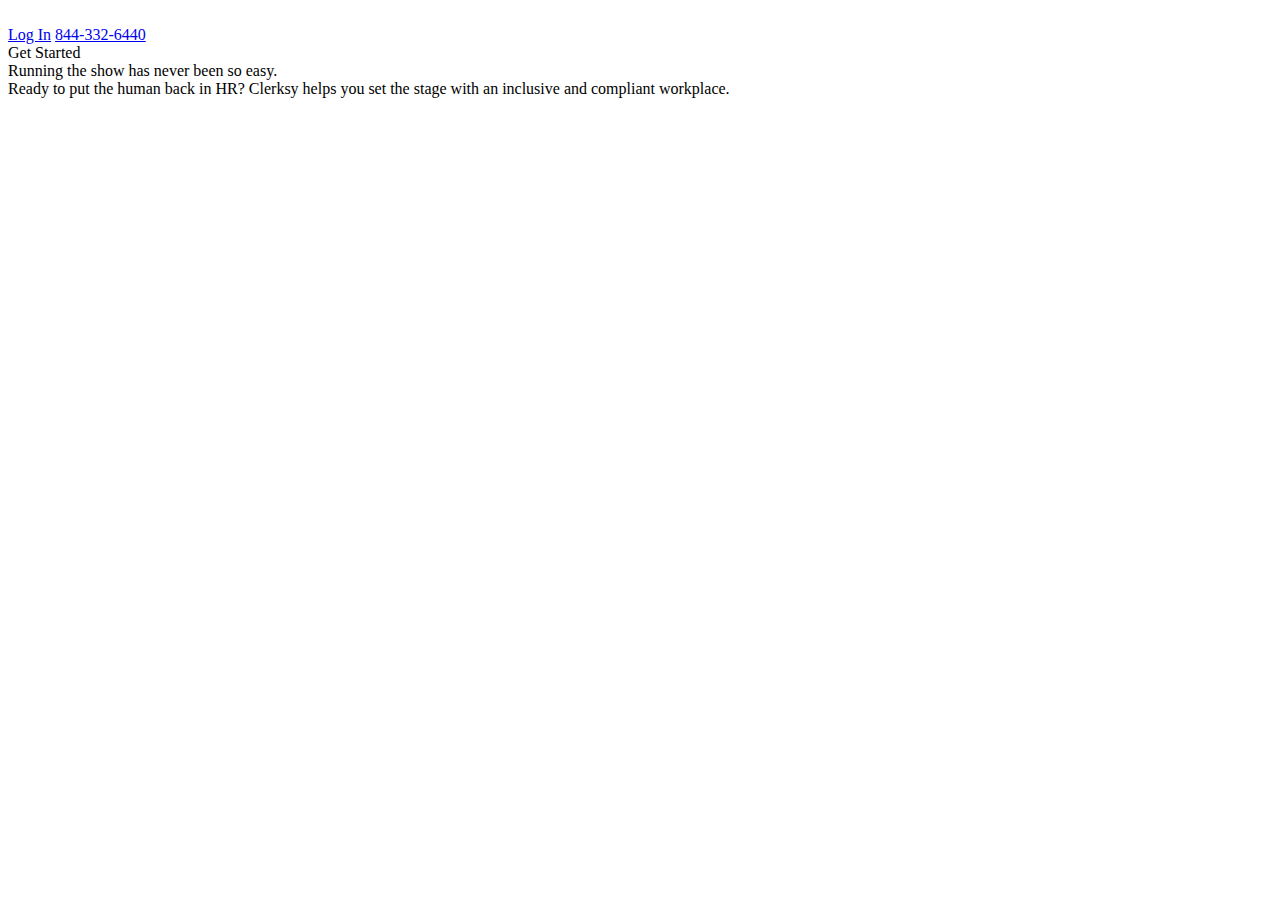
==== index.html @ 7f1c3a49 "Update and rename index2.html to index.html" ====
<!DOCTYPE html>
<html lang="ru">
<head>
    <meta charset="UTF-8">
    <meta name="viewport" content="width=device-width, initial-scale=1.0">
    <title>Clersky</title>
    <link rel="preconnect" href="https://fonts.googleapis.com">
    <link rel="preconnect" href="https://fonts.gstatic.com" crossorigin>
    <link href="https://fonts.googleapis.com/css2?family=Noto+Sans:ital,wght@0,100..900;1,100..900&display=swap" rel="stylesheet">
    <link rel="stylesheet" href="style.css">
</head>
<body>
    <header class="header">

        <div class="container">

            <div class="header_wrapper">

                <img src="./assects/img/logo.png" alt="" class="header_logo">
                
                <div class="header_buttons">
                    <a href="#" class="header_link">Log In</a>
                    <a href="#" class="header_link">844-332-6440</a>
                    <div class="btn">Get Started</div>
                </div>

            </div>

        </div>

    </header>
    <main>
        <section class="first-section">
            <div class="container">
                <div class="first-section_text-block">
                    <div class="section_title">Running the show has never been so easy.</div>
                    <div class="section_sub-block">Ready to put the human back in HR? Clerksy helps you set the stage with an inclusive and compliant workplace.  </div>
                </div>
            </div>
        </section>
    </main>
    <footer>

    </footer>
</body>
</html>
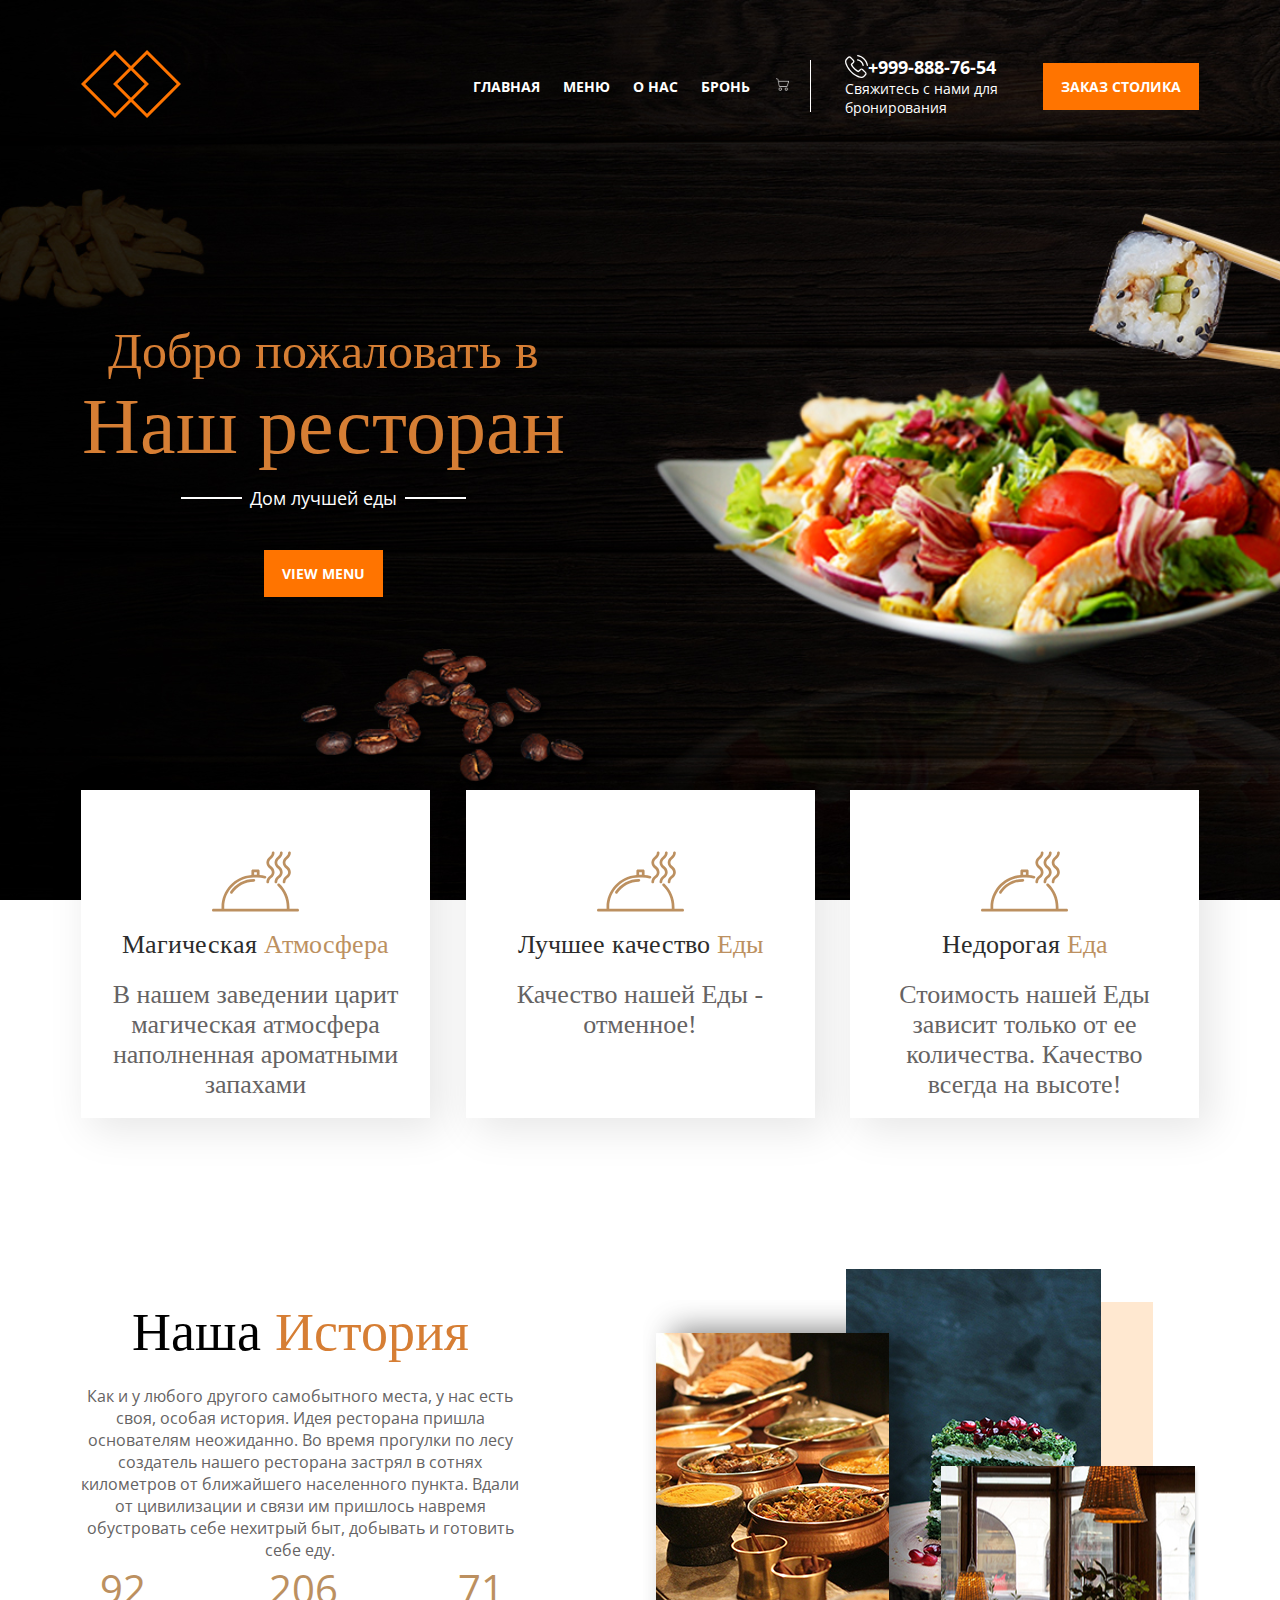
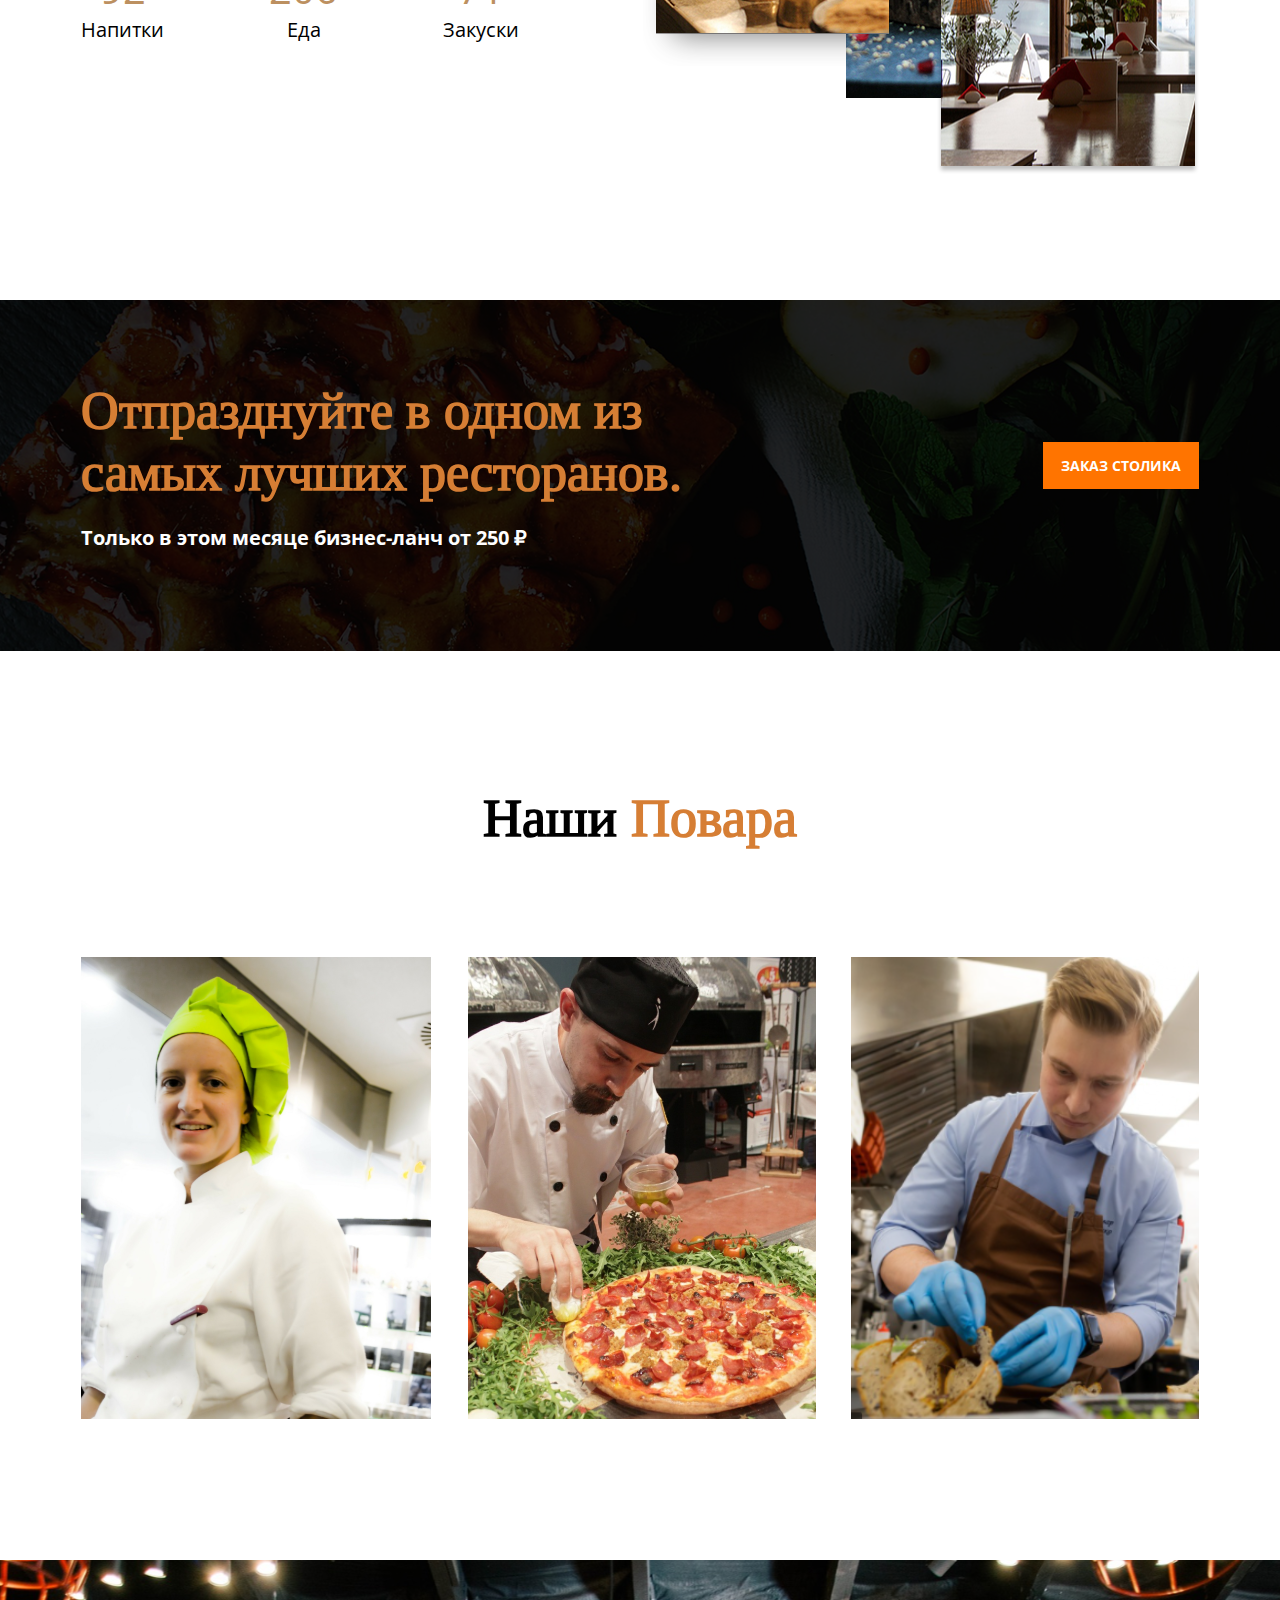
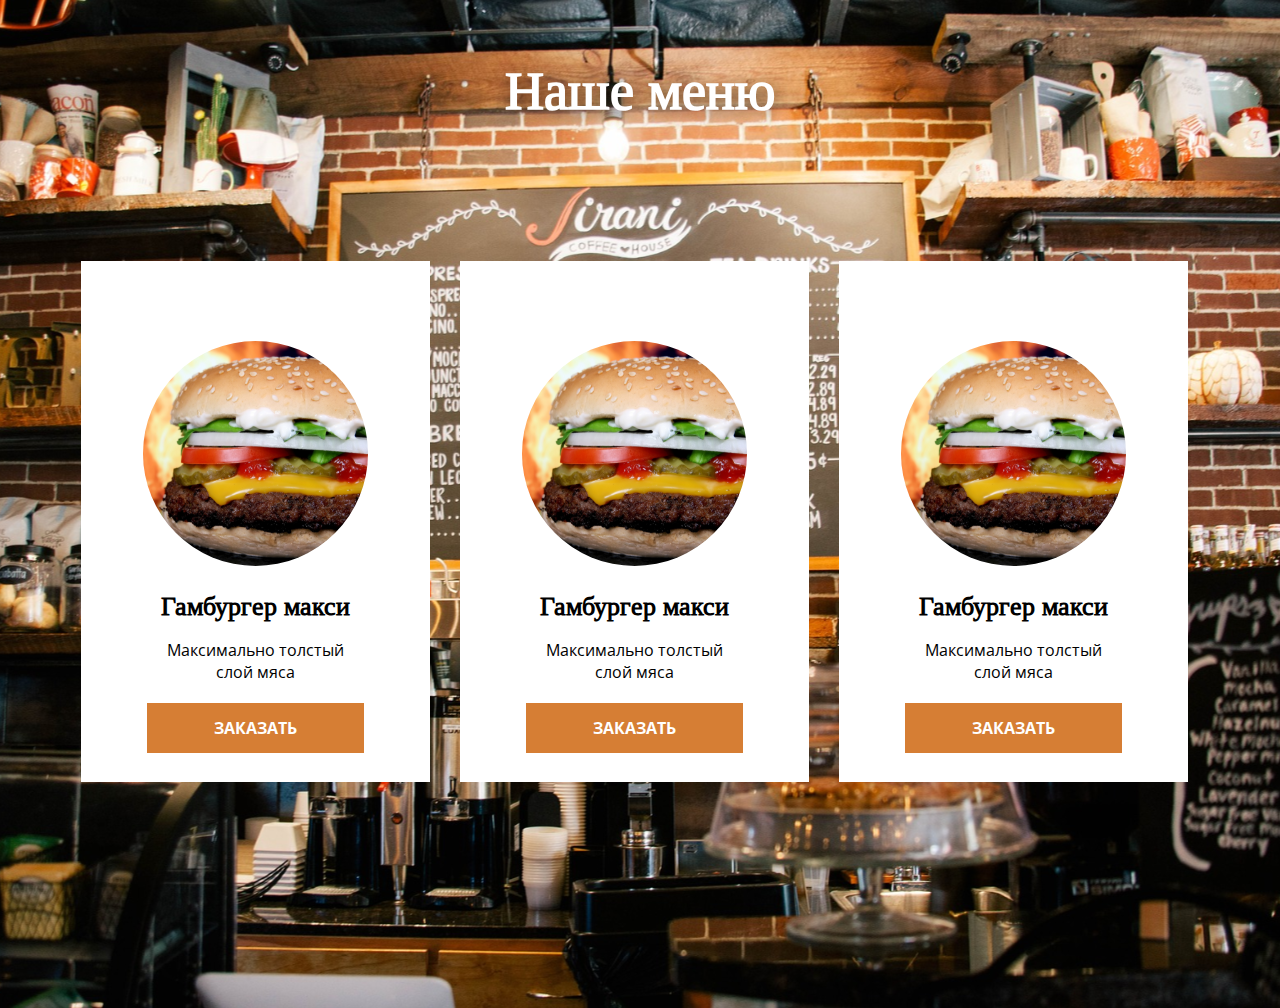
==== commit eb1d7240: "Add files via upload" ====
--- a/index.html
+++ b/index.html
@@ -1,46 +1,212 @@
 <!DOCTYPE html>
-<html lang="ru">
+<html lang="en">
 <head>
     <meta charset="UTF-8">
     <meta name="viewport" content="width=device-width, initial-scale=1.0">
-    <title>Clersky</title>
-    <link rel="preconnect" href="https://fonts.googleapis.com">
-    <link rel="preconnect" href="https://fonts.gstatic.com" crossorigin>
-    <link href="https://fonts.googleapis.com/css2?family=Noto+Sans:ital,wght@0,100..900;1,100..900&display=swap" rel="stylesheet">
-    <link rel="stylesheet" href="style.css">
+    <link rel="stylesheet" href="./assets/css/style.css">
+    <title>Наш ресторан</title>
 </head>
 <body>
-    <header class="header">
-
-        <div class="container">
-
-            <div class="header_wrapper">
-
-                <img src="./assects/img/logo.png" alt="" class="header_logo">
-                
-                <div class="header_buttons">
-                    <a href="#" class="header_link">Log In</a>
-                    <a href="#" class="header_link">844-332-6440</a>
-                    <div class="btn">Get Started</div>
-                </div>
-
-            </div>
-
-        </div>
-
-    </header>
-    <main>
-        <section class="first-section">
+
+    <section class="main">
+        <header class="header">
             <div class="container">
-                <div class="first-section_text-block">
-                    <div class="section_title">Running the show has never been so easy.</div>
-                    <div class="section_sub-block">Ready to put the human back in HR? Clerksy helps you set the stage with an inclusive and compliant workplace.  </div>
-                </div>
-            </div>
-        </section>
-    </main>
-    <footer>
-
-    </footer>
+                <div class="header__wrap">
+                    <div class="header__logo">
+                        <img src="./assets/img/logo_main.svg" alt="logo">
+                    </div>
+                    <div class="header__burger">
+                        <img src="./assets/img/burger.svg" alt="burger">
+                    </div>
+                    <div class="header__block">
+                        <nav class="header__nav">
+                            <ul class="header__menu">
+                                <li class="header__item">
+                                    <a href="#" class="header__link">ГЛАВНАЯ</a>
+                                </li>
+                                <li class="header__item">
+                                    <a href="#" class="header__link">МЕНЮ</a>
+                                </li>
+                                <li class="header__item">
+                                    <a href="#" class="header__link">О НАС</a>
+                                </li>
+                                <li class="header__item">
+                                    <a href="#" class="header__link">БРОНЬ</a>
+                                </li>
+                            </ul>
+                        </nav>
+                        <div class="header__box">
+                            <div class="header__cart">
+                                <img src="./assets/img/cart.svg" alt="cart">
+                            </div>
+                            <div class="header__phone-info">
+                                <a href="tel:89998887654" class="header__phone-link">+999-888-76-54</a>
+                                <p class="header__phone-text">Свяжитесь с нами для<br>бронирования</p>
+                            </div>
+                        </div>
+                        <a href="#" class="header__btn btn">ЗАКАЗ СТОЛИКА</a>
+                    </div>
+                </div>
+            </div>
+        </header>
+        <div class="container">
+            <div class="main__block">
+                <h2 class="main__subtitle">
+                    Добро пожаловать в
+                </h2>
+                <h1 class="main__title">
+                    Наш ресторан
+                </h1>
+                <p class="main__text">Дом лучшей еды</p>
+                <a href="#" class="main__btn btn">VIEW MENU</a>
+            </div>
+        </div>
+    </section>
+
+    <section class="history">
+        <div class="container">
+            <div class="history__card-wrap">
+                <div class="history__card">
+                    <img src="./assets/img/food.svg" alt="images" class="history__card-img">
+                <div class="history__card-title">Магическая <span>Атмосфера</span></div>
+                <div class="history__card-text">В нашем заведении царит магическая атмосфера наполненная ароматными запахами</div>
+                </div>
+                <div class="history__card">
+                    <img src="./assets/img/food.svg" alt="images" class="history__card-img">
+                <div class="history__card-title">Лучшее качество <span>Еды</span></div>
+                <div class="history__card-text">Качество нашей Еды - отменное!</div>
+                </div>
+                <div class="history__card">
+                    <img src="./assets/img/food.svg" alt="images" class="history__card-img">
+                <div class="history__card-title">Недорогая <span>Еда</span></div>
+                <div class="history__card-text">Стоимость нашей Еды зависит только от ее количества. Качество всегда на высоте!</div>
+                </div>
+            </div>
+            <div class="history__bottom-bock">
+                <div class="history__text-part">
+                    <div class="history__title">
+                        Наша <span>История</span>
+                    </div>
+                    <div class="history__text">
+                        Как и у любого другого самобытного места, у нас есть<br>своя, особая история. Идея ресторана пришла<br>основателям неожиданно. Во время прогулки по лесу<br>создатель нашего ресторана застрял в сотнях<br>километров от ближайшего населенного пункта. Вдали<br>от цивилизации и связи им пришлось навремя<br>обустровать себе нехитрый быт, добывать и готовить<br>себе еду.
+                    </div>
+                    <div class="history__food-counts">
+                        <div class="history__food-count">
+                            <span>92</span>
+                            <p class="history__food-cont-text">Напитки</p>
+                        </div>
+                        <div class="history__food-count">
+                            <span>206</span>
+                            Еда
+                        </div>
+                        <div class="history__food-count"> 
+                            <span>71</span>
+                            Закуски
+                        </div>
+                    </div>
+                </div>
+                <div class="history__img-part">
+                    <img src="./assets/img/images_2.svg" alt="images">
+                </div>
+            </div>
+        </div>
+    </section>
+
+    <section class="order">
+        <div class="container">
+            <div class="order__container">
+                <div class="order__text-block">
+                    <h2 class="order__title">
+                        Отпразднуйте в одном из<br>
+                        самых лучших ресторанов.
+                    </h2>
+                    <p class="order__text">
+                            Только в этом месяце бизнес-ланч от 250 ₽
+                    </p>
+                </div>
+                <a href="#" class="order__btn btn">ЗАКАЗ СТОЛИКА</a>
+            </div>
+        </div>
+    </section>
+
+    <section class="chefs">
+        <div class="container">
+            <h2 class="chefs__title">
+                Наши <span>Повара</span>
+            </h2>
+            <div>
+                <ul class="chefs__img-wrap">
+                    <li class="chefs__img">
+                        <img src="./assets/img/chef1_1.svg" alt="chef1">
+                    </li>
+                    <li class="chefs__img">
+                        <img src="./assets/img/chef2_1.svg" alt="chef2">
+                    </li>
+                    <li class="chefs__img">
+                        <img src="./assets/img/chef3_1.svg" alt="chef3">
+                    </li>
+                </ul>
+            </div>
+        </div>
+    </section>
+
+    <section class="menu">
+        <div class="container">
+            <h2 class="menu__title">
+                Наше меню
+            </h2>
+            <div class="menu__card-wrap">
+                <ul class="menu__card-wrap-ul">
+                    <li>
+                    <div class="menu__card">
+                        <div class="menu__burger">
+                            <img src="./assets/img/mic-mac.svg" alt="burger">
+                        </div>
+                        <h3 class="menu__name">
+                            Гамбургер макси
+                        </h3>
+                        <p class="menu__discription">
+                            Максимально толстый<br>слой мяса
+                        </p>
+                        <p class="menu__btn">ЗАКАЗАТЬ</p>
+                    </div>
+                    </li><li>
+                    <div class="menu__card">
+                        <div class="menu__burger">
+                            <img src="./assets/img/mic-mac.svg" alt="burger">
+                        </div>
+                        <h3 class="menu__name">
+                            Гамбургер макси
+                        </h3>
+                        <p class="menu__discription">
+                            Максимально толстый<br>слой мяса
+                        </p>
+                        <p class="menu__btn">ЗАКАЗАТЬ</p>
+                    </div>
+                    </li><li>
+                    <div class="menu__card">
+                        <div class="menu__burger">
+                            <img src="./assets/img/mic-mac.svg" alt="burger">
+                        </div>
+                        <h3 class="menu__name">
+                            Гамбургер макси
+                        </h3>
+                        <p class="menu__discription">
+                            Максимально толстый<br>слой мяса
+                        </p>
+                        <p class="menu__btn">ЗАКАЗАТЬ</p>
+                    </div>
+                    </li>
+                </ul>
+            </div>
+        </div>
+    </section>
+
+    <section class="review">
+        <div class="container">
+            
+        </div>
+    </section>
+
 </body>
-</html>
+</html>--- a/assets/css/style.css
+++ b/assets/css/style.css
@@ -0,0 +1,449 @@
+@font-face {
+  font-family: OpenSans;
+  src: url(../fonts/OpenSans-Bold.ttf);
+  font-weight: 700;
+}
+@font-face {
+  font-family: OpenSans;
+  src: url(../fonts/OpenSans-Regular.ttf);
+  font-weight: 400;
+}
+@font-face {
+  font-family: OpenSans;
+  src: url(../fonts/OpenSans-Italic.ttf);
+  font-style: italic;
+}
+@font-face {
+  font-family: Tinos;
+  src: url(../fonts/Tinos-Regular.ttf);
+  font-weight: 400;
+}
+* {
+  margin: 0;
+  padding: 0;
+  box-sizing: border-box;
+}
+
+a {
+  text-decoration: none;
+}
+
+li {
+  list-style: none;
+}
+
+.container {
+  max-width: 1118px;
+  margin: 0 auto;
+}
+@media (max-width: 1140px) {
+  .container {
+    max-width: unset;
+    padding: 0 10px;
+  }
+}
+@media (max-width: 500px) {
+  .container {
+    max-width: unset;
+    padding: 0 14px;
+  }
+}
+
+.btn {
+  background-color: #FF7400;
+  color: #fff;
+  font-family: OpenSans;
+  font-size: 14px;
+  font-weight: 700;
+  padding: 14px 18px;
+}
+
+.main {
+  background: url(../img/bg_main.svg) no-repeat center center/cover;
+  height: 100vh;
+}
+@media (max-width: 863px) {
+  .main {
+    background: url(../img/bg_main.svg) no-repeat;
+  }
+}
+@media (max-width: 500px) {
+  .main {
+    height: unset;
+    padding-bottom: 305px;
+  }
+}
+.main__block {
+  max-width: 485px;
+  margin-top: 150px;
+  display: flex;
+  flex-direction: column;
+  align-items: center;
+}
+@media (max-width: 863px) {
+  .main__block {
+    margin-top: 50px;
+  }
+}
+@media (max-width: 500px) {
+  .main__block {
+    margin-top: 250px;
+  }
+}
+.main__subtitle {
+  font-family: Tinos;
+  font-weight: 400;
+  color: #D67E34;
+  font-size: 50px;
+}
+@media (max-width: 863px) {
+  .main__subtitle {
+    font-size: 30px;
+  }
+}
+.main__title {
+  font-family: Tinos;
+  font-weight: 400;
+  color: #D67E34;
+  font-size: 80px;
+  margin-bottom: 12px;
+}
+@media (max-width: 863px) {
+  .main__title {
+    font-size: 60px;
+  }
+}
+@media (max-width: 500px) {
+  .main__title {
+    font-size: 40px;
+  }
+}
+.main__text {
+  font-family: OpenSans;
+  font-weight: 400;
+  color: #fff;
+  font-size: 18px;
+  margin-bottom: 40px;
+  display: flex;
+  align-items: center;
+  gap: 8px;
+}
+.main__text::before, .main__text::after {
+  content: "";
+  display: block;
+  width: 61px;
+  height: 2px;
+  background-color: #fff;
+}
+@media (max-width: 500px) {
+  .main__text::before, .main__text::after {
+    display: none;
+  }
+}
+
+.header {
+  padding: 50px 0;
+}
+.header__wrap {
+  display: flex;
+  justify-content: space-between;
+  align-items: center;
+}
+.header__logo {
+  width: 100px;
+}
+.header__logo img {
+  width: 100%;
+}
+@media (max-width: 863px) {
+  .header__logo {
+    width: 75px;
+  }
+}
+@media (max-width: 749px) {
+  .header__logo {
+    width: 55px;
+  }
+}
+@media (max-width: 500px) {
+  .header__logo {
+    width: 45px;
+  }
+}
+.header__burger {
+  display: none;
+}
+@media (max-width: 749px) {
+  .header__burger {
+    display: block;
+  }
+}
+.header__block {
+  display: flex;
+  align-items: center;
+}
+@media (max-width: 749px) {
+  .header__block {
+    display: none;
+  }
+}
+.header__menu {
+  display: flex;
+  gap: 23px;
+  margin-right: 26px;
+}
+@media (max-width: 863px) {
+  .header__menu {
+    margin-right: 25px;
+  }
+}
+.header__link {
+  font-family: OpenSans;
+  font-weight: 700;
+  font-size: 14px;
+  color: #FFF;
+}
+.header__link:hover {
+  color: #FF7400;
+}
+@media (max-width: 863px) {
+  .header__link {
+    font-size: 12px;
+    font-weight: 400;
+  }
+}
+.header__box {
+  display: flex;
+  align-items: center;
+  margin-right: 45px;
+}
+@media (max-width: 863px) {
+  .header__box {
+    margin-right: 25px;
+  }
+}
+.header__cart {
+  border-right: 1px solid #fff;
+  padding: 17px 21px 17px 0;
+  margin-right: 34px;
+}
+@media (max-width: 863px) {
+  .header__cart {
+    margin-right: 20px;
+  }
+}
+.header__phone-link {
+  font-family: OpenSans;
+  font-weight: 700;
+  font-size: 18px;
+  color: #fff;
+  display: flex;
+}
+.header__phone-link::before {
+  content: "";
+  background: url(../img/phone.svg);
+  display: block;
+  width: 23px;
+  height: 23px;
+}
+@media (max-width: 863px) {
+  .header__phone-link {
+    font-size: 14px;
+    font-weight: 400;
+  }
+}
+.header__phone-text {
+  font-family: OpenSans;
+  font-weight: 400;
+  font-size: 14px;
+  color: #fff;
+  max-width: 155px;
+}
+@media (max-width: 863px) {
+  .header__btn {
+    text-align: center;
+  }
+}
+
+.history__bottom-bock {
+  display: flex;
+  align-items: center;
+  justify-content: space-between;
+  margin-bottom: 122px;
+}
+.history__text-part {
+  height: 444px;
+}
+.history__title {
+  font-size: 54px;
+  text-align: center;
+  margin-bottom: 21px;
+  font-family: Tinos;
+}
+.history__title span {
+  color: #D67E34;
+}
+.history__text {
+  color: #656363;
+  font-size: 16px;
+  text-align: center;
+  font-family: OpenSans;
+  font-weight: 400;
+}
+.history__food-counts {
+  display: flex;
+  font-family: OpenSans;
+  font-weight: 400;
+  justify-content: space-between;
+}
+.history__food-count {
+  display: flex;
+  flex-direction: column;
+  text-align: center;
+  font-size: 20px;
+  color: #000000;
+}
+.history__food-count span {
+  color: #BC9060;
+  font-size: 40px;
+}
+.history__card {
+  width: 349px;
+  height: 328px;
+  box-shadow: 10px 10px 40px 1px rgba(0, 0, 0, 0.1);
+  padding: 48px 25px 20px 25px;
+  display: flex;
+  flex-direction: column;
+  align-items: center;
+  font-size: 26px;
+  text-align: center;
+  background-color: #FFF;
+}
+.history__card-wrap {
+  display: flex;
+  justify-content: space-between;
+  gap: 10px;
+  margin-top: -110px;
+  margin-bottom: 150px;
+}
+@media (max-width: 749) {
+  .history__card-wrap {
+    display: unset;
+    gap: unset;
+    justify-content: unset;
+  }
+}
+.history__card-title {
+  color: #2C2C2C;
+  margin-top: 5px;
+  margin-bottom: 20px;
+  font-family: Tinos;
+}
+.history__card-title span {
+  color: #BC9060;
+}
+.history__card-text {
+  color: #656363;
+}
+.history__card__text-part {
+  text-align: center;
+}
+
+.order {
+  padding: 80px 0 100px 0;
+  background: url("../img/bg_order.svg") no-repeat center center/cover;
+  align-items: center;
+}
+.order__container {
+  align-items: center;
+  display: flex;
+  justify-content: space-between;
+}
+.order__title {
+  font-family: Tinos;
+  color: #D67E34;
+  font-size: 52px;
+  margin-bottom: 20px;
+}
+.order__text {
+  color: #ffffff;
+  font-size: 20px;
+  font-family: OpenSans;
+  font-weight: 700;
+}
+
+.chefs {
+  padding: 136px 0 137px 0;
+}
+.chefs__title {
+  text-align: center;
+  font-family: Tinos;
+  font-size: 54px;
+  color: #000000;
+  margin-bottom: 107px;
+}
+.chefs__title span {
+  color: #D67E34;
+}
+.chefs__img-wrap {
+  display: flex;
+  justify-content: space-between;
+}
+
+.menu {
+  background: url("../img/bg_menu.svg") no-repeat center center/cover;
+  padding: 100px 0 226px 0;
+}
+.menu__title {
+  font-family: Tinos;
+  font-size: 54px;
+  color: #fff;
+  text-shadow: 2px 2px 15px rgba(0, 0, 0, 0.5058823529);
+  text-align: center;
+  margin-bottom: 138px;
+}
+.menu__card-wrap {
+  display: flex;
+}
+.menu__card-wrap-ul {
+  display: flex;
+  gap: 30px;
+  justify-content: space-between;
+}
+.menu__card {
+  max-width: 350px;
+  background-color: #fff;
+  padding: 80px 62px 29px 62px;
+  display: flex;
+  flex-direction: column;
+  justify-content: center;
+  text-align: center;
+  align-items: center;
+}
+.menu__recommended {
+  padding: 7px 12px 9px 12px;
+  background-color: #D67E34;
+}
+.menu__burger {
+  margin-bottom: 22px;
+}
+.menu__name {
+  font-size: 26px;
+  color: #000000;
+  font-family: Tinos;
+  margin-bottom: 17px;
+}
+.menu__discription {
+  font-size: 16px;
+  font-family: OpenSans;
+  font-weight: 400;
+  margin-bottom: 20px;
+}
+.menu__btn {
+  padding: 14px 67px;
+  background-color: #D67E34;
+  color: #fff;
+  font-family: OpenSans;
+  font-weight: 700;
+  font-size: 16px;
+}/*# sourceMappingURL=style.css.map */